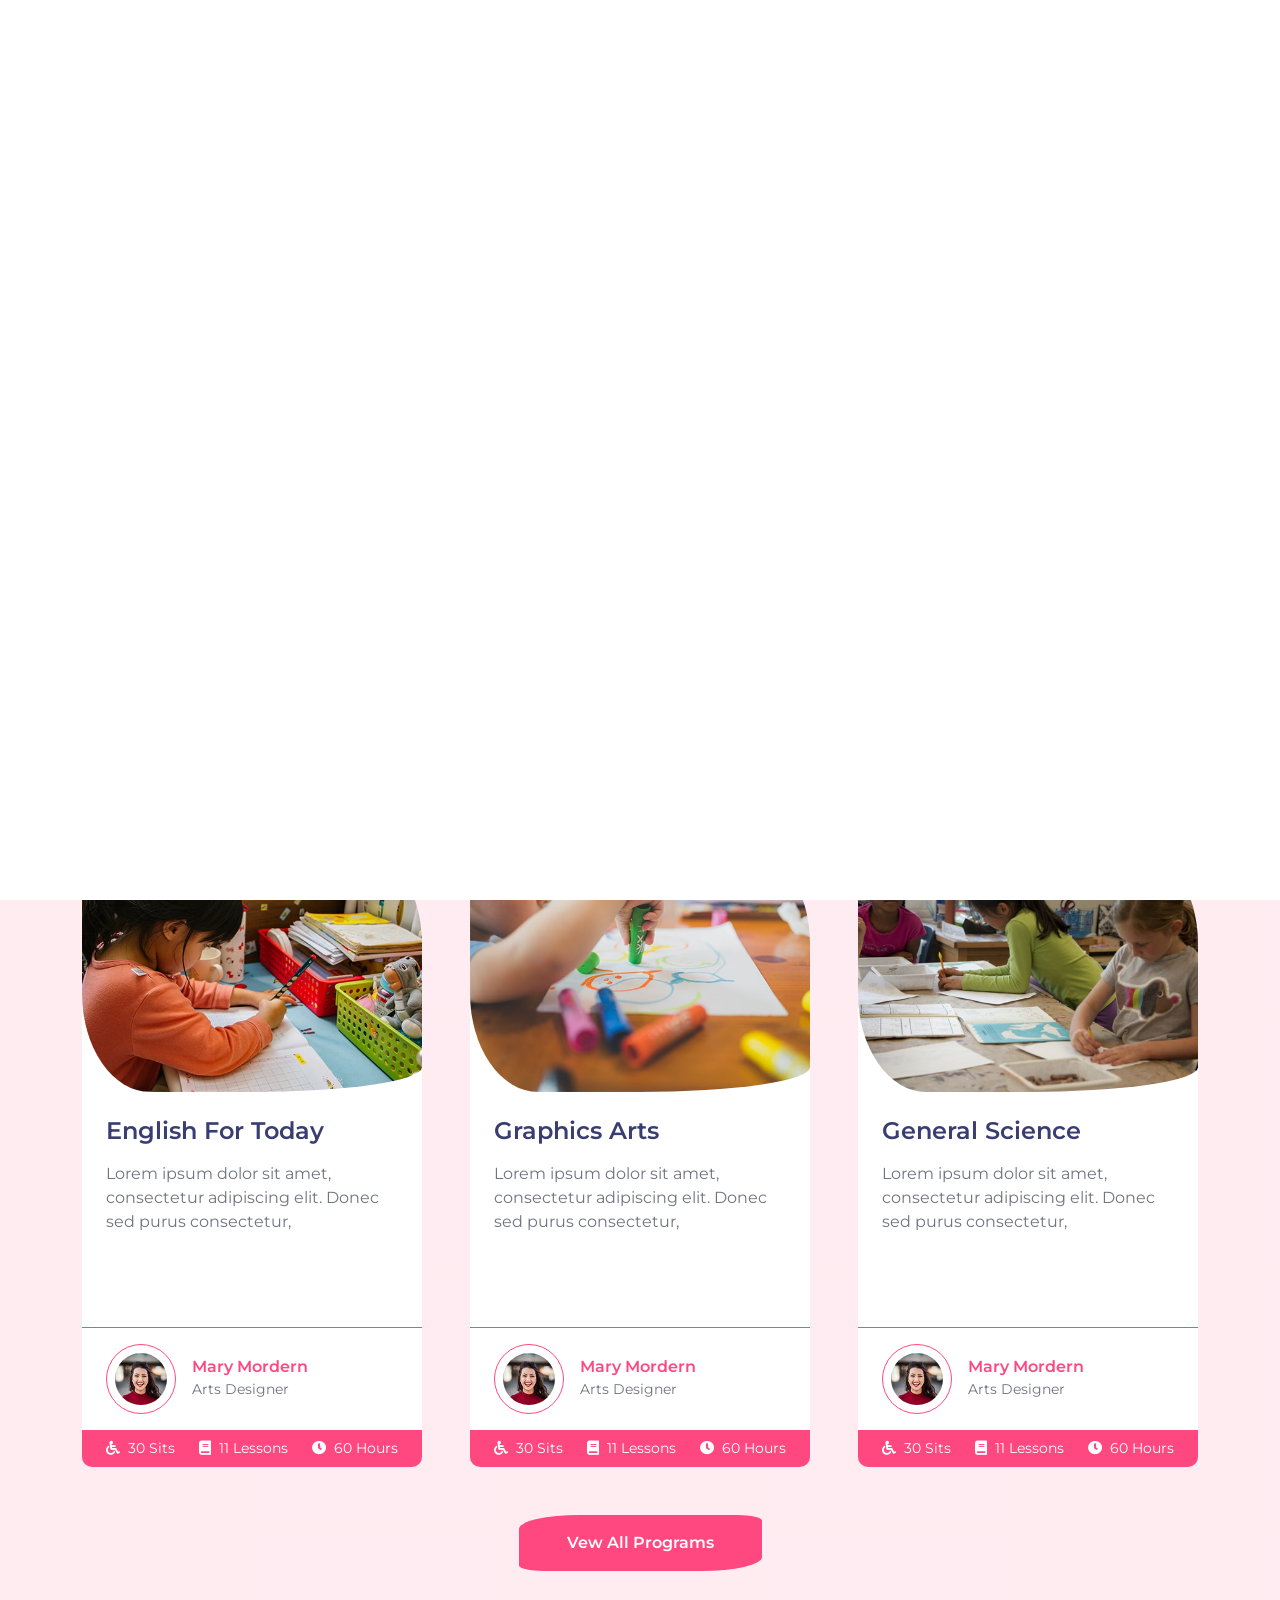
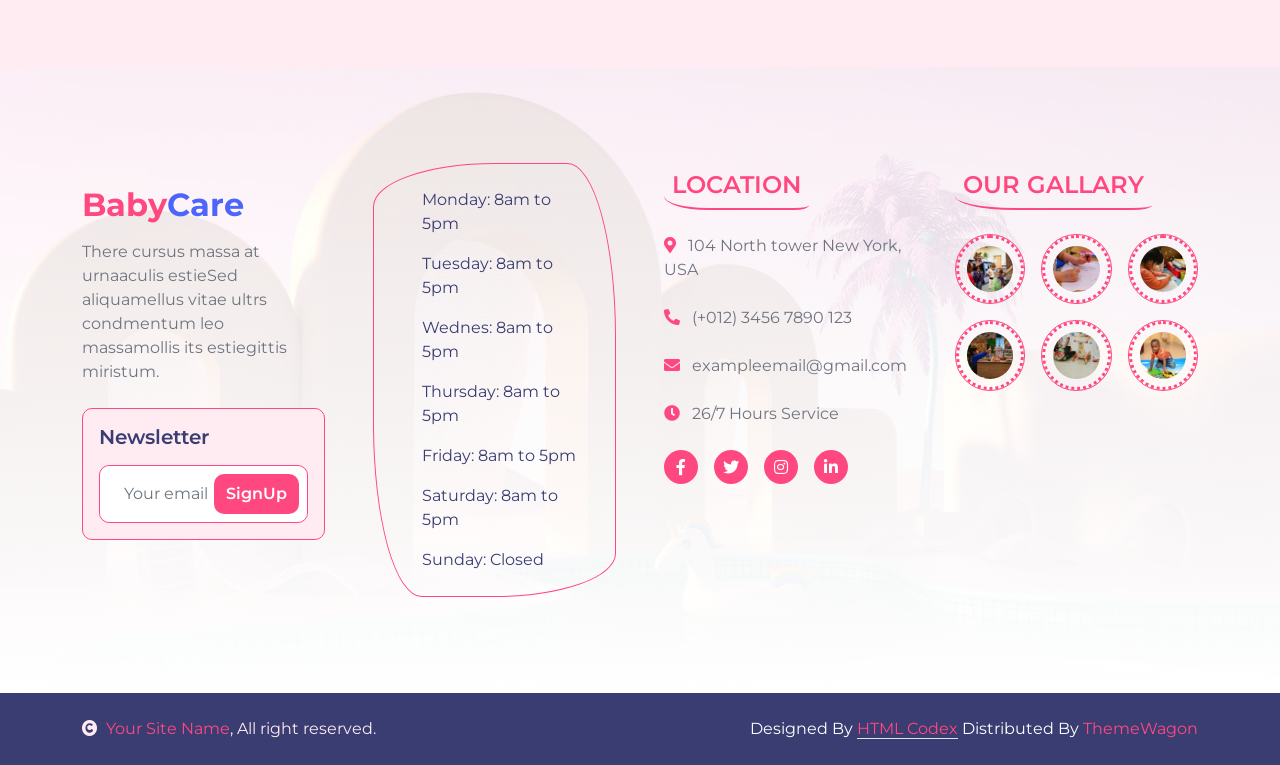
==== program.html @ f9e06cd7 "first commit" ====
<!DOCTYPE html>
<html lang="en">

    <head>
        <meta charset="utf-8">
        <title>BabyCare - Daycare Website Template</title>
        <meta content="width=device-width, initial-scale=1.0" name="viewport">
        <meta content="" name="keywords">
        <meta content="" name="description">

        <!-- Google Web Fonts -->
        <link rel="preconnect" href="https://fonts.googleapis.com">
        <link rel="preconnect" href="https://fonts.gstatic.com" crossorigin>
        <link href="https://fonts.googleapis.com/css2?family=Fredoka:wght@600;700&family=Montserrat:wght@200;400;600&display=swap" rel="stylesheet"> 

        <!-- Icon Font Stylesheet -->
        <link rel="stylesheet" href="https://use.fontawesome.com/releases/v5.15.4/css/all.css"/>
        <link href="https://cdn.jsdelivr.net/npm/bootstrap-icons@1.4.1/font/bootstrap-icons.css" rel="stylesheet">

        <!-- Libraries Stylesheet -->
        <link href="lib/animate/animate.min.css" rel="stylesheet">
        <link href="lib/lightbox/css/lightbox.min.css" rel="stylesheet">
        <link href="lib/owlcarousel/assets/owl.carousel.min.css" rel="stylesheet">

        <!-- Customized Bootstrap Stylesheet -->
        <link href="css/bootstrap.min.css" rel="stylesheet">

        <!-- Template Stylesheet -->
        <link href="css/style.css" rel="stylesheet">

        

    </head>

    <body>

        <!-- Spinner Start -->
        <div id="spinner" class="show w-100 vh-100 bg-white position-fixed translate-middle top-50 start-50  d-flex align-items-center justify-content-center">
            <div class="spinner-grow text-primary" role="status"></div>
        </div>
        <!-- Spinner End -->


        <!-- Navbar start -->
        <div class="container-fluid border-bottom bg-light wow fadeIn" data-wow-delay="0.1s">
            <div class="container topbar bg-primary d-none d-lg-block py-2" style="border-radius: 0 40px">
                <div class="d-flex justify-content-between">
                    <div class="top-info ps-2">
                        <small class="me-3"><i class="fas fa-map-marker-alt me-2 text-secondary"></i> <a href="#" class="text-white">123 Street, New York</a></small>
                        <small class="me-3"><i class="fas fa-envelope me-2 text-secondary"></i><a href="#" class="text-white">Email@Example.com</a></small>
                    </div>
                    <div class="top-link pe-2">
                        <a href="" class="btn btn-light btn-sm-square rounded-circle"><i class="fab fa-facebook-f text-secondary"></i></a>
                        <a href="" class="btn btn-light btn-sm-square rounded-circle"><i class="fab fa-twitter text-secondary"></i></a>
                        <a href="" class="btn btn-light btn-sm-square rounded-circle"><i class="fab fa-instagram text-secondary"></i></a>
                        <a href="" class="btn btn-light btn-sm-square rounded-circle me-0"><i class="fab fa-linkedin-in text-secondary"></i></a>
                    </div>
                </div>
            </div>
            <div class="container px-0">
                <nav class="navbar navbar-light navbar-expand-xl py-3">
                    <a href="index.html" class="navbar-brand"><h1 class="text-primary display-6">Baby<span class="text-secondary">Care</span></h1></a>
                    <button class="navbar-toggler py-2 px-3" type="button" data-bs-toggle="collapse" data-bs-target="#navbarCollapse">
                        <span class="fa fa-bars text-primary"></span>
                    </button>
                    <div class="collapse navbar-collapse" id="navbarCollapse">
                        <div class="navbar-nav mx-auto">
                            <a href="index.html" class="nav-item nav-link">Home</a>
                            <a href="about.html" class="nav-item nav-link">About</a>
                            <a href="service.html" class="nav-item nav-link">Services</a>
                            <a href="program.html" class="nav-item nav-link active">Programs</a>
                            <a href="event.html" class="nav-item nav-link">Events</a>
                            <div class="nav-item dropdown">
                                <a href="#" class="nav-link dropdown-toggle" data-bs-toggle="dropdown">Pages</a>
                                <div class="dropdown-menu m-0 bg-secondary rounded-0">
                                    <a href="blog.html" class="dropdown-item">Our Blog</a>
                                    <a href="team.html" class="dropdown-item">Our Team</a>
                                    <a href="testimonial.html" class="dropdown-item">Testimonial</a>
                                    <a href="404.html" class="dropdown-item">404 Page</a>
                                </div>
                            </div>
                            <a href="contact.html" class="nav-item nav-link">Contact</a>
                        </div>
                        <div class="d-flex me-4">
                            <div id="phone-tada" class="d-flex align-items-center justify-content-center">
                                <a href="" class="position-relative wow tada" data-wow-delay=".9s" >
                                    <i class="fa fa-phone-alt text-primary fa-2x me-4"></i>
                                    <div class="position-absolute" style="top: -7px; left: 20px;">
                                        <span><i class="fa fa-comment-dots text-secondary"></i></span>
                                    </div>
                                </a>
                            </div>
                            <div class="d-flex flex-column pe-3 border-end border-primary">
                                <span class="text-primary">Have any questions?</span>
                                <a href="#"><span class="text-secondary">Free: + 0123 456 7890</span></a>
                            </div>
                        </div>
                        <button class="btn-search btn btn-primary btn-md-square rounded-circle" data-bs-toggle="modal" data-bs-target="#searchModal"><i class="fas fa-search text-white"></i></button>
                    </div>
                </nav>
            </div>
        </div>
        <!-- Navbar End -->


        <!-- Modal Search Start -->
        <div class="modal fade" id="searchModal" tabindex="-1" aria-labelledby="exampleModalLabel" aria-hidden="true">
            <div class="modal-dialog modal-fullscreen">
                <div class="modal-content rounded-0">
                    <div class="modal-header">
                        <h5 class="modal-title" id="exampleModalLabel">Search by keyword</h5>
                        <button type="button" class="btn-close" data-bs-dismiss="modal" aria-label="Close"></button>
                    </div>
                    <div class="modal-body d-flex align-items-center">
                        <div class="input-group w-75 mx-auto d-flex">
                            <input type="search" class="form-control p-3" placeholder="keywords" aria-describedby="search-icon-1">
                            <span id="search-icon-1" class="input-group-text p-3"><i class="fa fa-search"></i></span>
                        </div>
                    </div>
                </div>
            </div>
        </div>
        <!-- Modal Search End -->

        
        <!-- Page Header Start -->
        <div class="container-fluid page-header py-5 wow fadeIn" data-wow-delay="0.1s">
            <div class="container text-center py-5">
                <h1 class="display-2 text-white mb-4">Programs</h1>
                <nav aria-label="breadcrumb">
                    <ol class="breadcrumb justify-content-center mb-0">
                        <li class="breadcrumb-item"><a href="#">Home</a></li>
                        <li class="breadcrumb-item"><a href="#">Pages</a></li>
                        <li class="breadcrumb-item text-white" aria-current="page">Programs</li>
                    </ol>
                </nav>
            </div>
        </div>
        <!-- Page Header End -->


        <!-- Programs Start -->
        <div class="container-fluid program  py-5">
            <div class="container py-5">
                <div class="mx-auto text-center wow fadeIn" data-wow-delay="0.1s" style="max-width: 700px;">
                    <h4 class="text-primary mb-4 border-bottom border-primary border-2 d-inline-block p-2 title-border-radius">Our Programs</h4>
                    <h1 class="mb-5 display-3">We Offer An Exclusive Program For Kids</h1>
                </div>
                <div class="row g-5 justify-content-center">
                    <div class="col-md-6 col-lg-6 col-xl-4 wow fadeIn" data-wow-delay="0.1s">
                        <div class="program-item rounded">
                            <div class="program-img position-relative">
                                <div class="overflow-hidden img-border-radius">
                                    <img src="img/program-1.jpg" class="img-fluid w-100" alt="Image">
                                </div>
                                <div class="px-4 py-2 bg-primary text-white program-rate">$60.99</div>
                            </div>
                            <div class="program-text bg-white px-4 pb-3">
                                <div class="program-text-inner">
                                    <a href="#" class="h4">English For Today</a>
                                    <p class="mt-3 mb-0">Lorem ipsum dolor sit amet, consectetur adipiscing elit. Donec sed purus consectetur,</p>
                                </div>
                            </div>
                            <div class="program-teacher d-flex align-items-center border-top border-primary bg-white px-4 py-3">
                                <img src="img/program-teacher.jpg" class="img-fluid rounded-circle p-2 border border-primary bg-white" alt="Image" style="width: 70px; height: 70px;">
                                <div class="ms-3">
                                    <h6 class="mb-0 text-primary">Mary Mordern</h6>
                                    <small>Arts Designer</small>
                                </div>
                            </div>
                            <div class="d-flex justify-content-between px-4 py-2 bg-primary rounded-bottom">
                                <small class="text-white"><i class="fas fa-wheelchair me-1"></i> 30 Sits</small>
                                <small class="text-white"><i class="fas fa-book me-1"></i> 11 Lessons</small>
                                <small class="text-white"><i class="fas fa-clock me-1"></i> 60 Hours</small>
                            </div>
                        </div>
                    </div>
                    <div class="col-md-6 col-lg-6 col-xl-4 wow fadeIn" data-wow-delay="0.3s">
                        <div class="program-item rounded">
                            <div class="program-img position-relative">
                                <div class="overflow-hidden img-border-radius">
                                    <img src="img/program-2.jpg" class="img-fluid w-100" alt="Image">
                                </div>
                                <div class="px-4 py-2 bg-primary text-white program-rate">$60.99</div>
                            </div>
                            <div class="program-text bg-white px-4 pb-3">
                                <div class="program-text-inner">
                                    <a href="#" class="h4">Graphics Arts</a>
                                    <p class="mt-3 mb-0">Lorem ipsum dolor sit amet, consectetur adipiscing elit. Donec sed purus consectetur,</p>
                                </div>
                            </div>
                            <div class="program-teacher d-flex align-items-center border-top border-primary bg-white px-4 py-3">
                                <img src="img/program-teacher.jpg" class="img-fluid rounded-circle p-2 border border-primary bg-white" alt="" style="width: 70px; height: 70px;">
                                <div class="ms-3">
                                    <h6 class="mb-0 text-primary">Mary Mordern</h6>
                                    <small>Arts Designer</small>
                                </div>
                            </div>
                            <div class="d-flex justify-content-between px-4 py-2 bg-primary rounded-bottom">
                                <small class="text-white"><i class="fas fa-wheelchair me-1"></i> 30 Sits</small>
                                <small class="text-white"><i class="fas fa-book me-1"></i> 11 Lessons</small>
                                <small class="text-white"><i class="fas fa-clock me-1"></i> 60 Hours</small>
                            </div>
                        </div>
                    </div>
                    <div class="col-md-6 col-lg-6 col-xl-4 wow fadeIn" data-wow-delay="0.5s">
                        <div class="program-item rounded">
                            <div class="program-img position-relative">
                                <div class="overflow-hidden img-border-radius">
                                    <img src="img/program-3.jpg" class="img-fluid w-100" alt="Image">
                                </div>
                                <div class="px-4 py-2 bg-primary text-white program-rate">$60.99</div>
                            </div>
                            <div class="program-text bg-white px-4 pb-3">
                                <div class="program-text-inner">
                                    <a href="#" class="h4">General Science</a>
                                    <p class="mt-3 mb-0">Lorem ipsum dolor sit amet, consectetur adipiscing elit. Donec sed purus consectetur,</p>
                                </div>
                            </div>
                            <div class="program-teacher d-flex align-items-center border-top border-primary bg-white px-4 py-3">
                                <img src="img/program-teacher.jpg" class="img-fluid rounded-circle p-2 border border-primary bg-white" alt="" style="width: 70px; height: 70px;">
                                <div class="ms-3">
                                    <h6 class="mb-0 text-primary">Mary Mordern</h6>
                                    <small>Arts Designer</small>
                                </div>
                            </div>
                            <div class="d-flex justify-content-between px-4 py-2 bg-primary rounded-bottom">
                                <small class="text-white"><i class="fas fa-wheelchair me-1"></i> 30 Sits</small>
                                <small class="text-white"><i class="fas fa-book me-1"></i> 11 Lessons</small>
                                <small class="text-white"><i class="fas fa-clock me-1"></i> 60 Hours</small>
                            </div>
                        </div>
                    </div>
                    <div class="d-inline-block text-center wow fadeIn" data-wow-delay="0.1s">
                        <a href="#" class="btn btn-primary px-5 py-3 text-white btn-border-radius">Vew All Programs</a>
                    </div>
                </div> 
            </div>
        </div>
        <!-- Program End -->


        <!-- Footer Start -->
        <div class="container-fluid footer py-5 wow fadeIn" data-wow-delay="0.1s">
            <div class="container py-5">
                <div class="row g-5">
                    <div class="col-md-6 col-lg-4 col-xl-3">
                        <div class="footer-item">
                            <h2 class="fw-bold mb-3"><span class="text-primary mb-0">Baby</span><span class="text-secondary">Care</span></h2>
                            <p class="mb-4">There cursus massa at urnaaculis estieSed aliquamellus vitae ultrs condmentum leo massamollis its estiegittis miristum.</p>
                            <div class="border border-primary p-3 rounded bg-light">
                                <h5 class="mb-3">Newsletter</h5>
                                <div class="position-relative mx-auto border border-primary rounded" style="max-width: 400px;">
                                    <input class="form-control border-0 w-100 py-3 ps-4 pe-5" type="text" placeholder="Your email">
                                    <button type="button" class="btn btn-primary py-2 position-absolute top-0 end-0 mt-2 me-2 text-white">SignUp</button>
                                </div>
                            </div>
                        </div>
                    </div>
                    <div class="col-md-6 col-lg-4 col-xl-3">
                        <div class="footer-item">
                            <div class="d-flex flex-column p-4 ps-5 text-dark border border-primary" 
                            style="border-radius: 50% 20% / 10% 40%;">
                                <p>Monday: 8am to 5pm</p>
                                <p>Tuesday: 8am to 5pm</p>
                                <p>Wednes: 8am to 5pm</p>
                                <p>Thursday: 8am to 5pm</p>
                                <p>Friday: 8am to 5pm</p>
                                <p>Saturday: 8am to 5pm</p>
                                <p class="mb-0">Sunday: Closed</p>
                            </div>
                        </div>
                    </div>
                    <div class="col-md-6 col-lg-4 col-xl-3">
                        <div class="footer-item">
                            <h4 class="text-primary mb-4 border-bottom border-primary border-2 d-inline-block p-2 title-border-radius">LOCATION</h4>
                            <div class="d-flex flex-column align-items-start">
                                <a href="" class="text-body mb-4"><i class="fa fa-map-marker-alt text-primary me-2"></i> 104 North tower New York, USA</a>
                                <a href="" class="text-start rounded-0 text-body mb-4"><i class="fa fa-phone-alt text-primary me-2"></i> (+012) 3456 7890 123</a>
                                <a href="" class="text-start rounded-0 text-body mb-4"><i class="fas fa-envelope text-primary me-2"></i> exampleemail@gmail.com</a>
                                <a href="" class="text-start rounded-0 text-body mb-4"><i class="fa fa-clock text-primary me-2"></i> 26/7 Hours Service</a>
                                <div class="footer-icon d-flex">
                                    <a class="btn btn-primary btn-sm-square me-3 rounded-circle text-white" href=""><i class="fab fa-facebook-f"></i></a>
                                    <a class="btn btn-primary btn-sm-square me-3 rounded-circle text-white" href=""><i class="fab fa-twitter"></i></a>
                                    <a href="#" class="btn btn-primary btn-sm-square me-3 rounded-circle text-white"><i class="fab fa-instagram"></i></a>
                                    <a href="#" class="btn btn-primary btn-sm-square rounded-circle text-white"><i class="fab fa-linkedin-in"></i></a>
                                </div>
                            </div>
                        </div>
                    </div>
                    <div class="col-md-6 col-lg-4 col-xl-3">
                        <div class="footer-item">
                            <h4 class="text-primary mb-4 border-bottom border-primary border-2 d-inline-block p-2 title-border-radius">OUR GALLARY</h4>
                            <div class="row g-3">
                                <div class="col-4">
                                    <div class="footer-galary-img rounded-circle border border-primary">
                                        <img src="img/galary-1.jpg" class="img-fluid rounded-circle p-2" alt="">
                                    </div>
                               </div>
                               <div class="col-4">
                                    <div class="footer-galary-img rounded-circle border border-primary">
                                        <img src="img/galary-2.jpg" class="img-fluid rounded-circle p-2" alt="">
                                    </div>
                               </div>
                                <div class="col-4">
                                    <div class="footer-galary-img rounded-circle border border-primary">
                                        <img src="img/galary-3.jpg" class="img-fluid rounded-circle p-2" alt="">
                                    </div>
                               </div>
                                <div class="col-4">
                                    <div class="footer-galary-img rounded-circle border border-primary">
                                        <img src="img/galary-4.jpg" class="img-fluid rounded-circle p-2" alt="">
                                    </div>
                               </div>
                                <div class="col-4">
                                    <div class="footer-galary-img rounded-circle border border-primary">
                                        <img src="img/galary-5.jpg" class="img-fluid rounded-circle p-2" alt="">
                                    </div>
                               </div>
                                <div class="col-4">
                                    <div class="footer-galary-img rounded-circle border border-primary">
                                        <img src="img/galary-6.jpg" class="img-fluid rounded-circle p-2" alt="">
                                    </div>
                               </div>
                            </div>
                        </div>
                    </div>
                </div>
            </div>
        </div>
        <!-- Footer End -->


        <!-- Copyright Start -->
        <div class="container-fluid copyright bg-dark py-4">
            <div class="container">
                <div class="row">
                    <div class="col-md-6 text-center text-md-start mb-3 mb-md-0">
                        <span class="text-light"><a href="#"><i class="fas fa-copyright text-light me-2"></i>Your Site Name</a>, All right reserved.</span>
                    </div>
                    <div class="col-md-6 my-auto text-center text-md-end text-white">
                        <!--/*** This template is free as long as you keep the below author’s credit link/attribution link/backlink. ***/-->
                        <!--/*** If you'd like to use the template without the below author’s credit link/attribution link/backlink, ***/-->
                        <!--/*** you can purchase the Credit Removal License from "https://htmlcodex.com/credit-removal". ***/-->
                        Designed By <a class="border-bottom" href="https://htmlcodex.com">HTML Codex</a> Distributed By <a clas="border-bottom" href="https://themewagon.com">ThemeWagon</a>
                    </div>
                </div>
            </div>
        </div>
        <!-- Copyright End -->


        <!-- Back to Top -->
        <a href="#" class="btn btn-primary border-3 border-primary rounded-circle back-to-top"><i class="fa fa-arrow-up"></i></a>   

        
    <!-- JavaScript Libraries -->
    <script src="https://ajax.googleapis.com/ajax/libs/jquery/3.6.4/jquery.min.js"></script>
    <script src="https://cdn.jsdelivr.net/npm/bootstrap@5.0.0/dist/js/bootstrap.bundle.min.js"></script>
    <script src="lib/wow/wow.min.js"></script>
    <script src="lib/easing/easing.min.js"></script>
    <script src="lib/waypoints/waypoints.min.js"></script>
    <script src="lib/lightbox/js/lightbox.min.js"></script>
    <script src="lib/owlcarousel/owl.carousel.min.js"></script>

    <!-- Template Javascript -->
    <script src="js/main.js"></script>
    </body>

</html>
---- css/style.css ----
/* body {
    zoom: 0.9;
} */
/*** Spinner Start ***/
#spinner {
    opacity: 0;
    visibility: hidden;
    transition: opacity .8s ease-out, visibility 0s linear .5s;
    z-index: 99999;
}

#spinner.show {
    transition: opacity .8s ease-out, visibility 0s linear .0s;
    visibility: visible;
    opacity: 1;
}

/*** Spinner End ***/


/*** Common CSS Start ***/
.back-to-top {
    position: fixed;
    right: 30px;
    bottom: 24px;
    display: flex;
    width: 45px;
    height: 45px;
    align-items: center;
    justify-content: center;
    transition: 0.5s;
    z-index: 99;
}

h1,
h2,
h3,
.h1,
.h2,
.h3 {
    font-weight: 200;
    font-family: 'Montserrat', sans-serif;
}

h4,
h5,
h6,
.h4,
.h5,
.h6 {
    font-weight: 600;
    font-family: 'Montserrat', sans-serif;
}

.display-1,
.display-2,
.display-3,
.display-4,
.display-5,
.display-6 {
    font-weight: 700;
    font-family: 'Fredoka', sans-serif;
}

.display-4,
.display-5,
.display-6 {
    font-weight: 600;
}

.wow,
.animated {
    animation-duration: 2s !important;
}

/*** Common CSS End ***/


/*** Button Start ***/
.btn {
    font-weight: 600;
    transition: .5s;
}

.btn-square {
    width: 32px;
    height: 32px;
}

.btn-sm-square {
    width: 34px;
    height: 34px;
}

.btn-md-square {
    width: 44px;
    height: 44px;
}

.btn-lg-square {
    width: 56px;
    height: 56px;
}

.btn-square,
.btn-sm-square,
.btn-md-square,
.btn-lg-square {
    padding: 0;
    display: flex;
    align-items: center;
    justify-content: center;
    font-weight: normal;
}

.btn.btn-primary {
    border: 0;
    color: var(--bs-white);
}

.btn.btn-primary:hover {
    background: var(--bs-secondary);
    color: var(--bs-primary);
}

.btn-border-radius {
    border-radius: 25% 10%;
}

.img-border-radius {
    border-radius: 50% 20% / 10% 40%;
}

.title-border-radius {
    border-radius: 10% 30%;
}

/*** Button End ***/


/*** Topbar Start ***/
.topbar {
    border-radius: 0 0 40px 40px;
    background-color: #ee9158 !important;
}

.topbar .top-info {
    font-size: medium;
    font-weight: 400;
    font-family: 'Montserrat', sans-serif;
    letter-spacing: 1px;
    display: flex;
    align-items: center;
}

.topbar .top-link {
    display: flex;
    align-items: center;
    justify-content: center;
}

.topbar .top-link a {
    margin-right: 10px;
}

.topbar .top-link a:hover {
    background: var(--bs-secondary) !important;
}

.topbar .top-link a:hover i {
    color: var(--bs-primary) !important;
}

/*** Topbar End ***/


/*** Navbar Start ***/
.navbar {
    border-bottom: 1px solid rgba(255, 255, 255, .1);
}

.navbar .navbar-nav .nav-link {
    padding: 10px 12px;
    font-size: 16px;
    font-weight: 600;
    transition: .5s;
}

.navbar .navbar-nav .nav-link:hover,
.navbar .navbar-nav .nav-link.active,
.fixed-top.bg-white .navbar .navbar-nav .nav-link:hover,
.fixed-top.bg-white .navbar .navbar-nav .nav-link.active {
    color: var(--bs-primary);
}

.navbar .dropdown-toggle::after {
    border: none;
    content: "\f107";
    font-family: "Font Awesome 5 Free";
    font-weight: 700;
    vertical-align: middle;
    margin-left: 8px;
}

@media (min-width: 1100px) {
    .navbar .nav-item .dropdown-menu {
        background-color: red !important;
        display: block;
        visibility: hidden;
        top: 100%;
        font-weight: 400;
        font-family: 'Fredoka', sans-serif;
        transform: rotateX(-75deg);
        transform-origin: 0% 0%;
        border: 0;
        transition: .5s;
        opacity: 0;
    }
}

.dropdown .dropdown-menu a:hover {
    background: var(--bs-secondary);
    color: var(--bs-primary);
}

.navbar .nav-item:hover .dropdown-menu {
    transform: rotateX(0deg);
    visibility: visible;
    background: var(--bs-light) !important;
    border-radius: 10px !important;
    transition: .5s;
    opacity: 1;
}

#searchModal .modal-content {
    background: rgba(255, 255, 255, .8);
}

/*** Navbar End ***/


/*** Hero Header ***/
.hero-header,
.page-header {
    background: linear-gradient(rgba(0, 0, 0, 0.5), rgba(0, 0, 0, 0.05)), url(../img/hero-img.jpg);
    background-position: center center;
    background-repeat: no-repeat;
    background-size: cover;
}

/*** Hero Header ***/


/*** About Start ***/
.video {
    position: relative;
    height: 100%;
    min-height: 400px;
    background: linear-gradient(rgba(255, 255, 255, 0.1), rgba(255, 255, 255, 0.1)), url(../img/about.jpg);
    background-position: center center;
    background-repeat: no-repeat;
    background-size: cover;
    border-radius: 10px;
}

.video .btn-play {
    position: absolute;
    z-index: 3;
    top: 50%;
    left: 50%;
    transform: translateX(-50%) translateY(-50%);
    box-sizing: content-box;
    display: block;
    width: 32px;
    height: 44px;
    border-radius: 50%;
    border: none;
    outline: none;
    padding: 18px 20px 18px 28px;
}

.video .btn-play:before {
    content: "";
    position: absolute;
    z-index: 0;
    left: 50%;
    top: 50%;
    transform: translateX(-50%) translateY(-50%);
    display: block;
    width: 100px;
    height: 100px;
    background: var(--bs-secondary);
    border-radius: 50%;
    animation: pulse-border 1500ms ease-out infinite;
}

.video .btn-play:after {
    content: "";
    position: absolute;
    z-index: 1;
    left: 50%;
    top: 50%;
    transform: translateX(-50%) translateY(-50%);
    display: block;
    width: 100px;
    height: 100px;
    background: var(--bs-primary);
    border-radius: 50%;
    transition: all 200ms;
}

.video .btn-play img {
    position: relative;
    z-index: 3;
    max-width: 100%;
    width: auto;
    height: auto;
}

.video .btn-play span {
    display: block;
    position: relative;
    z-index: 3;
    width: 0;
    height: 0;
    border-left: 32px solid var(--bs-white);
    border-top: 22px solid transparent;
    border-bottom: 22px solid transparent;
}

@keyframes pulse-border {
    0% {
        transform: translateX(-50%) translateY(-50%) translateZ(0) scale(1);
        opacity: 1;
    }

    100% {
        transform: translateX(-50%) translateY(-50%) translateZ(0) scale(1.5);
        opacity: 0;
    }
}

#videoModal {
    z-index: 99999;
}

#videoModal .modal-dialog {
    position: relative;
    max-width: 800px;
    margin: 60px auto 0 auto;
}

#videoModal .modal-body {
    position: relative;
    padding: 0px;
}

#videoModal .close {
    position: absolute;
    width: 30px;
    height: 30px;
    right: 0px;
    top: -30px;
    z-index: 999;
    font-size: 30px;
    font-weight: normal;
    color: #FFFFFF;
    background: #000000;
    opacity: 1;
}

.video.border {
    border-radius: 50% 20% / 10% 40%;
}

.about {
    background: linear-gradient(rgba(255, 255, 255, 0.8), rgba(255, 255, 255, 0.8)), url(../img/background.jpg);
    background-position: center center;
    background-repeat: no-repeat;
    background-size: cover;
}

/*** About End ***/


/*** service Start ***/
.service {
    background: linear-gradient(rgba(255, 72, 128, 0.05), rgba(255, 72, 128, 0.2));
}

.service .service-item {
    box-shadow: 0 0 45px rgba(0, 0, 0, .1);
    width: 100%;
    height: 100%;
    border-radius: 50% 20% / 10% 40%;
    transition: 0.5s;
    position: relative;
}

.service-content::after {
    position: absolute;
    content: "";
    width: 0;
    height: 100%;
    top: 0;
    left: 0;
    right: auto;
    background: transparent;
    border-radius: 50% 20% / 10% 40%;
    transition: .5s;
}

.service-item:hover {
    border: 1px solid var(--bs-secondary) !important;
}

.service-item:hover .service-content::after {
    background: var(--bs-secondary);
    width: 100%;
    opacity: 1;
    z-index: 1;
}

.service-item .service-content .service-content-inner {
    position: relative;
    z-index: 2;
}

.service-item .service-content-inner i,
.service-item .service-content-inner p,
.service-item .service-content-inner a.h4 {
    transition: 0.5s;
}

.service-item:hover .service-content-inner i,
.service-item:hover .service-content-inner p {
    color: var(--bs-white) !important;
}

.service-item:hover .service-content-inner a.h4 {
    color: var(--bs-primary);
}

.service-item:hover .service-content-inner a.btn-primary {
    background: var(--bs-white) !important;
    color: var(--bs-primary) !important;
}

.service-item .service-content-inner a.btn-primary:hover {
    background: var(--bs-primary) !important;
    color: var(--bs-white) !important;
}

/*** Service End ***/


/*** Programs Start ***/
.program {
    background: linear-gradient(rgba(255, 72, 128, 0.1), rgba(255, 72, 128, 0.1));
}

.program .program-item .program-img .program-rate {
    position: absolute;
    width: auto;
    top: -20px;
    left: 50%;
    margin-left: -50px;
    border-radius: 10% / 50%;
    padding: 0 5px;
    font-weight: bold;
}

.program .program-item .program-text {
    padding-top: 150px;
    margin-top: -125px;
    min-height: 360px;
}

.program .program-item .program-img img,
.program .program-item .program-teacher img,
.program .program-item:hover .program-text-inner a.h4 {
    transition: 0.5s;
}

.program .program-item:hover .program-img img,
.program .program-item:hover .program-teacher img {
    transform: scale(1.2);
}

.program .program-item:hover .program-text-inner a.h4 {
    color: var(--bs-primary) !important;
}

/*** Programs End ***/


/*** Events Start ***/
.events .events-item {
    width: 100%;
    height: 100%;
    border-radius: 30%;
    position: relative;
}

.events .events-item .events-inner .events-rate {
    position: absolute;
    width: 120px;
    top: -20px;
    left: 50%;
    margin-left: -60px;
    border-radius: 10% / 50%;
}

.events .events-item .events-inner .events-img .event-overlay {
    position: absolute;
    top: 50%;
    left: 50%;
    transform: translate(-50%, -50%);
    transition: 0.5s;
    z-index: 1;
    opacity: 0;
}

.events .events-item .events-inner .events-img:hover .event-overlay {
    opacity: 1;
}

.events .events-item .events-img::after {
    position: absolute;
    content: "";
    width: 100%;
    height: 0;
    top: 0;
    left: 0;
    bottom: auto;
    background: rgba(77, 101, 249, .7);
    border-radius: 10px;
    transition: 0.5s;
}

.events .events-item:hover .events-img::after {
    height: 100%;
    opacity: 1;
}

.events .events-item .events-text a.h4,
.events .events-item .events-img img {
    transition: 0.5s;
}

.events .events-item:hover .events-text a.h4 {
    color: var(--bs-primary) !important;
}

.events .events-item:hover .events-img img {
    transform: scale(1.3);
}

/*** Events End ***/


/*** Blog Start ***/
.blog .blog-item .blog-img::after {
    position: absolute;
    content: "";
    width: 100%;
    height: 0;
    top: 0;
    left: 0;
    bottom: auto;
    background: rgba(77, 101, 249, .7);
    border-radius: 10px 10px 0 0;
    transition: 0.5s;
}

.blog .blog-item:hover .blog-img::after {
    height: 100%;
    opacity: 1;
}

.blog .blog-item .blog-date-comments {
    padding-top: 150px !important;
    margin-top: -125px;
}

.blog .blog-item .blog-img img,
.blog .blog-item .blog-content img,
.blog .blog-item .blog-text-inner a.h4 {
    transition: 0.5s;
}

.blog .blog-item:hover .blog-img img {
    transform: scale(1.3);
}

.blog .blog-item:hover .blog-content img {
    transform: scale(1.3);
}

.blog .blog-item:hover .blog-text-inner a.h4 {
    color: var(--bs-primary);
}

/*** Blog End ***/



/*** Team Start ***/
.team {
    height: 100%;
    transform: scale(1);
}

.team .team-item {
    position: relative;
    width: 100%;
    transition: 0.3s;
}

.team .team-item .team-icon {
    position: absolute;
    bottom: 120px;
    left: 50%;
    transform: translateX(-50%);
}

.team .team-item .team-icon a.share-link {
    opacity: 0;
    transition: 0.5s;
}

.team .team-item:hover .team-icon a.share-link {
    opacity: 1;
    transform: scale(1.2);
}

.team .team-item:hover {
    opacity: 1;
    transform: scale(1.2);
    /* transition: 0.3s; */
}

.team .team-item .team-content,
.team .team-item .team-content h4,
.team .team-item .team-content p {
    transition: 0.5s;
}

.team .team-item:hover .team-content {
    background: var(--bs-primary) !important;
    border-radius: 0 0 10px 10px;
}

.team .team-item:hover .team-content h4 {
    color: var(--bs-white) !important;
}

.team .team-item:hover .team-content p {
    color: var(--bs-dark) !important;
}

/*** Team end ***/


/*** testimonial Start ***/
.testimonial .testimonial-carousel {
    position: relative;

}

.testimonial .testimonial-carousel .owl-dots {
    margin-top: 30px;
    display: flex;
    align-items: center;
    justify-content: center;
}

.testimonial .testimonial-carousel .owl-dot {
    position: relative;
    display: inline-block;
    margin: 0 5px;
    width: 15px;
    height: 15px;
    background: var(--bs-primary);
    border-radius: 10px;
    transition: 0.5s;
}

.testimonial .testimonial-carousel .owl-dot.active {
    width: 30px;
    background: var(--bs-secondary);
}

/*** testimonial End ***/


/*** Footer Start ***/
.footer {
    background: linear-gradient(rgba(255, 255, 255, .8), rgba(255, 255, 255, 1)), url(../img/background.jpg);
    background-position: top center;
    background-repeat: no-repeat;
    background-size: cover;
}

.footer .footer-galary-img img {
    width: 100%;
    border-style: dotted;
    border-color: var(--bs-primary);
    transition: 0.5s;
}

.footer .footer-galary-img img:hover {
    transform: scale(1.2);
}

.footer-item a.text-body:hover {
    color: var(--bs-secondary) !important;
}

.footer-item>h2 {
    margin-top: 23px;
}

/*** Footer End ***/

.school-name .text-primary {
    position: absolute;
    margin-top: -26px;
    zoom: 0.85;
}

.school-name .text-secondary {
    zoom: 0.5;
    position: absolute;
    margin-left: 79px;
    font-size: 36px;
    font-weight: bold;
    margin-top: 24px;
}

#navbarCollapse {
    justify-content: flex-end;
}

.text-highlight1 {
    color: rgb(255, 72, 128)
}

.weCareYourBaby .banner-text-1 {
    font-weight: 400;
    font-size: 35px;
    color: #ffc107;
    padding-bottom: 5px;
}

.weCareYourBaby .banner-text-2 {
    line-height: 75px;
}

.weCareYourBaby .banner-text-3 {
    font-size: 12px;
    color: white;
    text-align: justify;
    max-width: 490px;
    overflow: hidden;
    display: block;
    background: #00000054;
    border-radius: 4px;
    padding: 5px 5px 0 6px;
}

.whatWeOfferSection .service-item h4 {
    color: black;
}

.whatWeOfferSection .service-item:hover h4 {
    color: rgb(255, 72, 128) !important;
}

.footer-item .footerSideText {
    font-size: 13px;
}

.day-schedule {
    display: flex;
    justify-content: center;
    margin-bottom: 20px;
    background-color: gold;
}

.day-schedule>div {
    transform: rotate(17deg);
}

.day-schedule .first {
    background: var(--bs-primary);
    padding: 10px 15px;
    border-radius: 5px;
}

.day-schedule .second {
    background: var(--bs-secondary);
    border-radius: 5px;
    padding: 10px 15px;
}

.schedule {
    width: 300px;
    height: 200px;
    border: 3px solid black;
    transform: rotate(23deg);
    display: flex;
    align-items: center;
    justify-content: center;
}

.inner {
    display: flex;
    width: 100%;
    height: 100%;
}

.col {
    width: 50%;
    padding: 10px;
    box-sizing: border-box;
}

/* middle divider */
.col:first-child {
    border-right: 3px solid black;
}

.textRed {
    color: red;
    font-weight: bold;
}



#memberLoginBtnTop {
    margin: 0 0 0 18px;
    transition: all 0.5s ease;
    border-radius: 50% 88% / 90% 48%;
    border-top: none;
    border-left: none;
    border-color: white;
    background-color: white;
}

#memberLoginBtnTop:hover {
    border-radius: 17% 20px / 38% 2%;
    background: white !important;
    box-shadow: -2px 7px 9px 2px rgb(103 101 100 / 33%), -7px 8px 20px 0 rgba(0, 0, 0, 0.19);
}

#memberLoginBtnTop span {
    margin-left: 5px;
    font-size: 12px;
    font-weight: bold;
}

#memberLoginBtnTop i {
    transition: all 0.5s ease;
}

#memberLoginBtnTop:hover i {
    transform: scaleX(-1);
}

#memberLoginFooter {
    display: flex;
    justify-content: space-around;
}

#memberLoginFooter .fa-lock {
    margin-right: 5px;
}

.developerCredit {
    font-size: 10px;
    opacity: 0.85;
    color: #ffecf2;
    text-align: left;
}

.copyrightText {
    text-align: center;
    font-size: 10px !important;
}
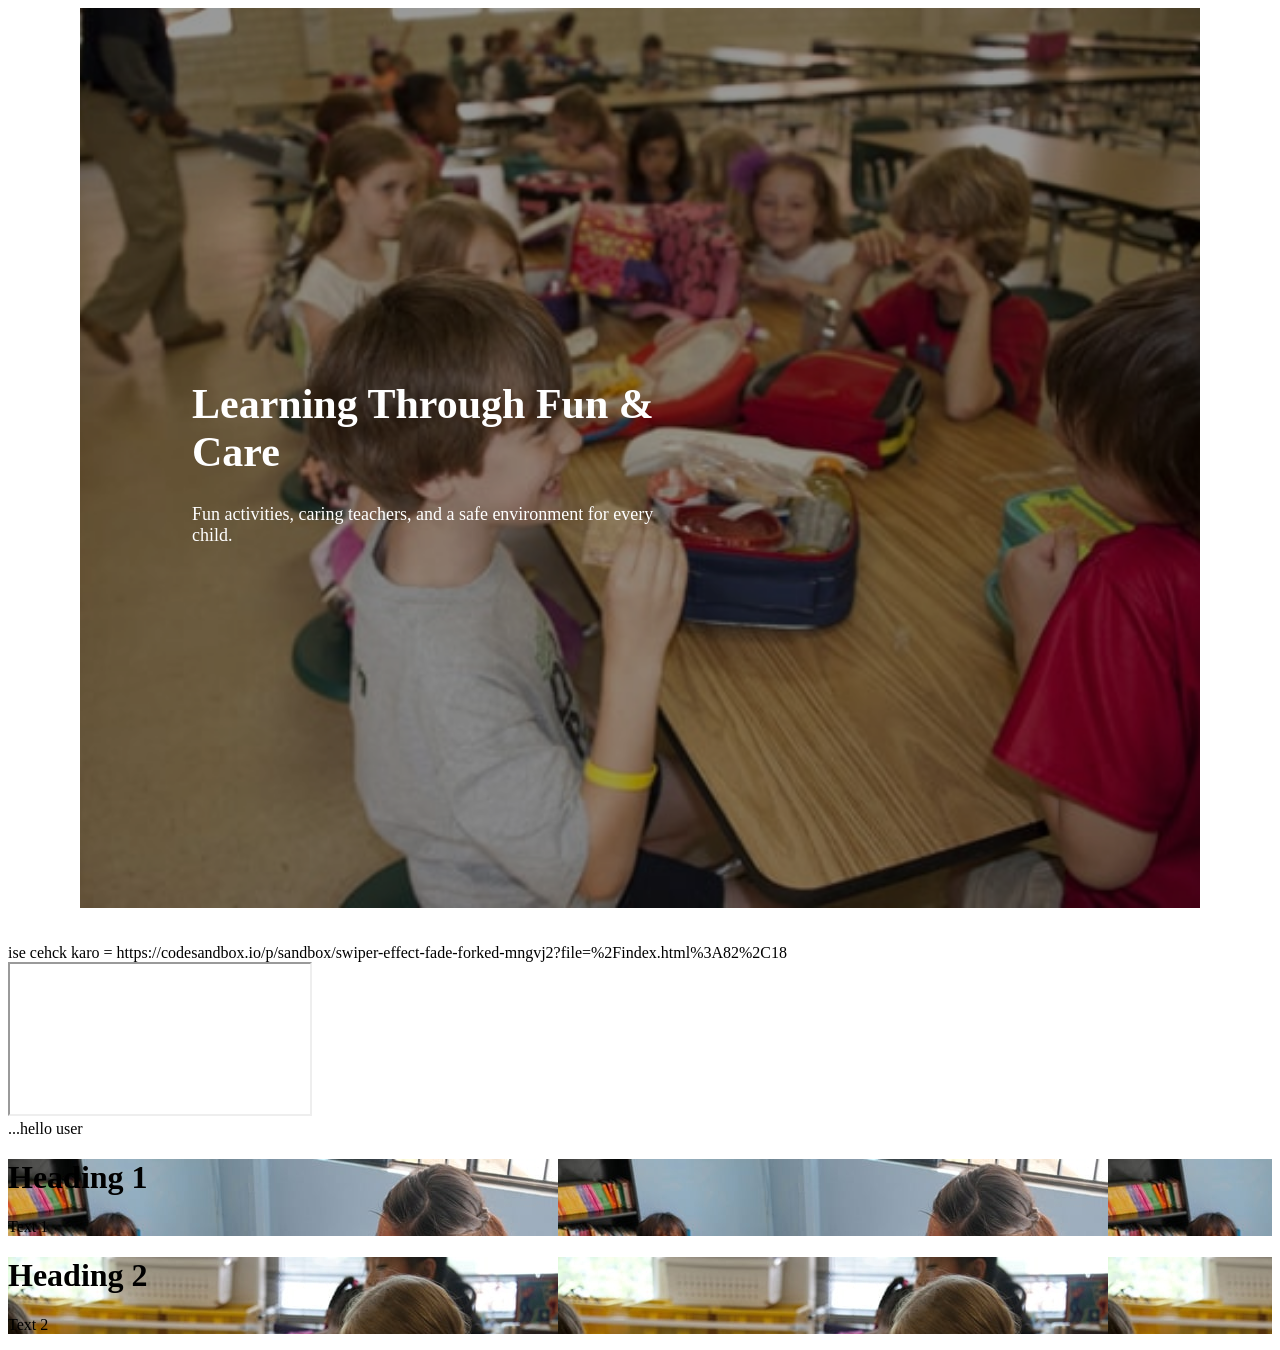
==== commit 0840a39a: "Data updated" ====
--- a/program.html
+++ b/program.html
@@ -1,370 +1,189 @@
-<!DOCTYPE html>
-<html lang="en">
-
-    <head>
-        <meta charset="utf-8">
-        <title>BabyCare - Daycare Website Template</title>
-        <meta content="width=device-width, initial-scale=1.0" name="viewport">
-        <meta content="" name="keywords">
-        <meta content="" name="description">
-
-        <!-- Google Web Fonts -->
-        <link rel="preconnect" href="https://fonts.googleapis.com">
-        <link rel="preconnect" href="https://fonts.gstatic.com" crossorigin>
-        <link href="https://fonts.googleapis.com/css2?family=Fredoka:wght@600;700&family=Montserrat:wght@200;400;600&display=swap" rel="stylesheet"> 
-
-        <!-- Icon Font Stylesheet -->
-        <link rel="stylesheet" href="https://use.fontawesome.com/releases/v5.15.4/css/all.css"/>
-        <link href="https://cdn.jsdelivr.net/npm/bootstrap-icons@1.4.1/font/bootstrap-icons.css" rel="stylesheet">
-
-        <!-- Libraries Stylesheet -->
-        <link href="lib/animate/animate.min.css" rel="stylesheet">
-        <link href="lib/lightbox/css/lightbox.min.css" rel="stylesheet">
-        <link href="lib/owlcarousel/assets/owl.carousel.min.css" rel="stylesheet">
-
-        <!-- Customized Bootstrap Stylesheet -->
-        <link href="css/bootstrap.min.css" rel="stylesheet">
-
-        <!-- Template Stylesheet -->
-        <link href="css/style.css" rel="stylesheet">
-
-        
-
-    </head>
-
-    <body>
-
-        <!-- Spinner Start -->
-        <div id="spinner" class="show w-100 vh-100 bg-white position-fixed translate-middle top-50 start-50  d-flex align-items-center justify-content-center">
-            <div class="spinner-grow text-primary" role="status"></div>
-        </div>
-        <!-- Spinner End -->
-
-
-        <!-- Navbar start -->
-        <div class="container-fluid border-bottom bg-light wow fadeIn" data-wow-delay="0.1s">
-            <div class="container topbar bg-primary d-none d-lg-block py-2" style="border-radius: 0 40px">
-                <div class="d-flex justify-content-between">
-                    <div class="top-info ps-2">
-                        <small class="me-3"><i class="fas fa-map-marker-alt me-2 text-secondary"></i> <a href="#" class="text-white">123 Street, New York</a></small>
-                        <small class="me-3"><i class="fas fa-envelope me-2 text-secondary"></i><a href="#" class="text-white">Email@Example.com</a></small>
-                    </div>
-                    <div class="top-link pe-2">
-                        <a href="" class="btn btn-light btn-sm-square rounded-circle"><i class="fab fa-facebook-f text-secondary"></i></a>
-                        <a href="" class="btn btn-light btn-sm-square rounded-circle"><i class="fab fa-twitter text-secondary"></i></a>
-                        <a href="" class="btn btn-light btn-sm-square rounded-circle"><i class="fab fa-instagram text-secondary"></i></a>
-                        <a href="" class="btn btn-light btn-sm-square rounded-circle me-0"><i class="fab fa-linkedin-in text-secondary"></i></a>
-                    </div>
-                </div>
-            </div>
-            <div class="container px-0">
-                <nav class="navbar navbar-light navbar-expand-xl py-3">
-                    <a href="index.html" class="navbar-brand"><h1 class="text-primary display-6">Baby<span class="text-secondary">Care</span></h1></a>
-                    <button class="navbar-toggler py-2 px-3" type="button" data-bs-toggle="collapse" data-bs-target="#navbarCollapse">
-                        <span class="fa fa-bars text-primary"></span>
-                    </button>
-                    <div class="collapse navbar-collapse" id="navbarCollapse">
-                        <div class="navbar-nav mx-auto">
-                            <a href="index.html" class="nav-item nav-link">Home</a>
-                            <a href="about.html" class="nav-item nav-link">About</a>
-                            <a href="service.html" class="nav-item nav-link">Services</a>
-                            <a href="program.html" class="nav-item nav-link active">Programs</a>
-                            <a href="event.html" class="nav-item nav-link">Events</a>
-                            <div class="nav-item dropdown">
-                                <a href="#" class="nav-link dropdown-toggle" data-bs-toggle="dropdown">Pages</a>
-                                <div class="dropdown-menu m-0 bg-secondary rounded-0">
-                                    <a href="blog.html" class="dropdown-item">Our Blog</a>
-                                    <a href="team.html" class="dropdown-item">Our Team</a>
-                                    <a href="testimonial.html" class="dropdown-item">Testimonial</a>
-                                    <a href="404.html" class="dropdown-item">404 Page</a>
-                                </div>
-                            </div>
-                            <a href="contact.html" class="nav-item nav-link">Contact</a>
-                        </div>
-                        <div class="d-flex me-4">
-                            <div id="phone-tada" class="d-flex align-items-center justify-content-center">
-                                <a href="" class="position-relative wow tada" data-wow-delay=".9s" >
-                                    <i class="fa fa-phone-alt text-primary fa-2x me-4"></i>
-                                    <div class="position-absolute" style="top: -7px; left: 20px;">
-                                        <span><i class="fa fa-comment-dots text-secondary"></i></span>
-                                    </div>
-                                </a>
-                            </div>
-                            <div class="d-flex flex-column pe-3 border-end border-primary">
-                                <span class="text-primary">Have any questions?</span>
-                                <a href="#"><span class="text-secondary">Free: + 0123 456 7890</span></a>
-                            </div>
-                        </div>
-                        <button class="btn-search btn btn-primary btn-md-square rounded-circle" data-bs-toggle="modal" data-bs-target="#searchModal"><i class="fas fa-search text-white"></i></button>
-                    </div>
-                </nav>
-            </div>
-        </div>
-        <!-- Navbar End -->
-
-
-        <!-- Modal Search Start -->
-        <div class="modal fade" id="searchModal" tabindex="-1" aria-labelledby="exampleModalLabel" aria-hidden="true">
-            <div class="modal-dialog modal-fullscreen">
-                <div class="modal-content rounded-0">
-                    <div class="modal-header">
-                        <h5 class="modal-title" id="exampleModalLabel">Search by keyword</h5>
-                        <button type="button" class="btn-close" data-bs-dismiss="modal" aria-label="Close"></button>
-                    </div>
-                    <div class="modal-body d-flex align-items-center">
-                        <div class="input-group w-75 mx-auto d-flex">
-                            <input type="search" class="form-control p-3" placeholder="keywords" aria-describedby="search-icon-1">
-                            <span id="search-icon-1" class="input-group-text p-3"><i class="fa fa-search"></i></span>
-                        </div>
-                    </div>
-                </div>
-            </div>
-        </div>
-        <!-- Modal Search End -->
-
-        
-        <!-- Page Header Start -->
-        <div class="container-fluid page-header py-5 wow fadeIn" data-wow-delay="0.1s">
-            <div class="container text-center py-5">
-                <h1 class="display-2 text-white mb-4">Programs</h1>
-                <nav aria-label="breadcrumb">
-                    <ol class="breadcrumb justify-content-center mb-0">
-                        <li class="breadcrumb-item"><a href="#">Home</a></li>
-                        <li class="breadcrumb-item"><a href="#">Pages</a></li>
-                        <li class="breadcrumb-item text-white" aria-current="page">Programs</li>
-                    </ol>
-                </nav>
-            </div>
-        </div>
-        <!-- Page Header End -->
-
-
-        <!-- Programs Start -->
-        <div class="container-fluid program  py-5">
-            <div class="container py-5">
-                <div class="mx-auto text-center wow fadeIn" data-wow-delay="0.1s" style="max-width: 700px;">
-                    <h4 class="text-primary mb-4 border-bottom border-primary border-2 d-inline-block p-2 title-border-radius">Our Programs</h4>
-                    <h1 class="mb-5 display-3">We Offer An Exclusive Program For Kids</h1>
-                </div>
-                <div class="row g-5 justify-content-center">
-                    <div class="col-md-6 col-lg-6 col-xl-4 wow fadeIn" data-wow-delay="0.1s">
-                        <div class="program-item rounded">
-                            <div class="program-img position-relative">
-                                <div class="overflow-hidden img-border-radius">
-                                    <img src="img/program-1.jpg" class="img-fluid w-100" alt="Image">
-                                </div>
-                                <div class="px-4 py-2 bg-primary text-white program-rate">$60.99</div>
-                            </div>
-                            <div class="program-text bg-white px-4 pb-3">
-                                <div class="program-text-inner">
-                                    <a href="#" class="h4">English For Today</a>
-                                    <p class="mt-3 mb-0">Lorem ipsum dolor sit amet, consectetur adipiscing elit. Donec sed purus consectetur,</p>
-                                </div>
-                            </div>
-                            <div class="program-teacher d-flex align-items-center border-top border-primary bg-white px-4 py-3">
-                                <img src="img/program-teacher.jpg" class="img-fluid rounded-circle p-2 border border-primary bg-white" alt="Image" style="width: 70px; height: 70px;">
-                                <div class="ms-3">
-                                    <h6 class="mb-0 text-primary">Mary Mordern</h6>
-                                    <small>Arts Designer</small>
-                                </div>
-                            </div>
-                            <div class="d-flex justify-content-between px-4 py-2 bg-primary rounded-bottom">
-                                <small class="text-white"><i class="fas fa-wheelchair me-1"></i> 30 Sits</small>
-                                <small class="text-white"><i class="fas fa-book me-1"></i> 11 Lessons</small>
-                                <small class="text-white"><i class="fas fa-clock me-1"></i> 60 Hours</small>
-                            </div>
-                        </div>
-                    </div>
-                    <div class="col-md-6 col-lg-6 col-xl-4 wow fadeIn" data-wow-delay="0.3s">
-                        <div class="program-item rounded">
-                            <div class="program-img position-relative">
-                                <div class="overflow-hidden img-border-radius">
-                                    <img src="img/program-2.jpg" class="img-fluid w-100" alt="Image">
-                                </div>
-                                <div class="px-4 py-2 bg-primary text-white program-rate">$60.99</div>
-                            </div>
-                            <div class="program-text bg-white px-4 pb-3">
-                                <div class="program-text-inner">
-                                    <a href="#" class="h4">Graphics Arts</a>
-                                    <p class="mt-3 mb-0">Lorem ipsum dolor sit amet, consectetur adipiscing elit. Donec sed purus consectetur,</p>
-                                </div>
-                            </div>
-                            <div class="program-teacher d-flex align-items-center border-top border-primary bg-white px-4 py-3">
-                                <img src="img/program-teacher.jpg" class="img-fluid rounded-circle p-2 border border-primary bg-white" alt="" style="width: 70px; height: 70px;">
-                                <div class="ms-3">
-                                    <h6 class="mb-0 text-primary">Mary Mordern</h6>
-                                    <small>Arts Designer</small>
-                                </div>
-                            </div>
-                            <div class="d-flex justify-content-between px-4 py-2 bg-primary rounded-bottom">
-                                <small class="text-white"><i class="fas fa-wheelchair me-1"></i> 30 Sits</small>
-                                <small class="text-white"><i class="fas fa-book me-1"></i> 11 Lessons</small>
-                                <small class="text-white"><i class="fas fa-clock me-1"></i> 60 Hours</small>
-                            </div>
-                        </div>
-                    </div>
-                    <div class="col-md-6 col-lg-6 col-xl-4 wow fadeIn" data-wow-delay="0.5s">
-                        <div class="program-item rounded">
-                            <div class="program-img position-relative">
-                                <div class="overflow-hidden img-border-radius">
-                                    <img src="img/program-3.jpg" class="img-fluid w-100" alt="Image">
-                                </div>
-                                <div class="px-4 py-2 bg-primary text-white program-rate">$60.99</div>
-                            </div>
-                            <div class="program-text bg-white px-4 pb-3">
-                                <div class="program-text-inner">
-                                    <a href="#" class="h4">General Science</a>
-                                    <p class="mt-3 mb-0">Lorem ipsum dolor sit amet, consectetur adipiscing elit. Donec sed purus consectetur,</p>
-                                </div>
-                            </div>
-                            <div class="program-teacher d-flex align-items-center border-top border-primary bg-white px-4 py-3">
-                                <img src="img/program-teacher.jpg" class="img-fluid rounded-circle p-2 border border-primary bg-white" alt="" style="width: 70px; height: 70px;">
-                                <div class="ms-3">
-                                    <h6 class="mb-0 text-primary">Mary Mordern</h6>
-                                    <small>Arts Designer</small>
-                                </div>
-                            </div>
-                            <div class="d-flex justify-content-between px-4 py-2 bg-primary rounded-bottom">
-                                <small class="text-white"><i class="fas fa-wheelchair me-1"></i> 30 Sits</small>
-                                <small class="text-white"><i class="fas fa-book me-1"></i> 11 Lessons</small>
-                                <small class="text-white"><i class="fas fa-clock me-1"></i> 60 Hours</small>
-                            </div>
-                        </div>
-                    </div>
-                    <div class="d-inline-block text-center wow fadeIn" data-wow-delay="0.1s">
-                        <a href="#" class="btn btn-primary px-5 py-3 text-white btn-border-radius">Vew All Programs</a>
-                    </div>
-                </div> 
-            </div>
-        </div>
-        <!-- Program End -->
-
-
-        <!-- Footer Start -->
-        <div class="container-fluid footer py-5 wow fadeIn" data-wow-delay="0.1s">
-            <div class="container py-5">
-                <div class="row g-5">
-                    <div class="col-md-6 col-lg-4 col-xl-3">
-                        <div class="footer-item">
-                            <h2 class="fw-bold mb-3"><span class="text-primary mb-0">Baby</span><span class="text-secondary">Care</span></h2>
-                            <p class="mb-4">There cursus massa at urnaaculis estieSed aliquamellus vitae ultrs condmentum leo massamollis its estiegittis miristum.</p>
-                            <div class="border border-primary p-3 rounded bg-light">
-                                <h5 class="mb-3">Newsletter</h5>
-                                <div class="position-relative mx-auto border border-primary rounded" style="max-width: 400px;">
-                                    <input class="form-control border-0 w-100 py-3 ps-4 pe-5" type="text" placeholder="Your email">
-                                    <button type="button" class="btn btn-primary py-2 position-absolute top-0 end-0 mt-2 me-2 text-white">SignUp</button>
-                                </div>
-                            </div>
-                        </div>
-                    </div>
-                    <div class="col-md-6 col-lg-4 col-xl-3">
-                        <div class="footer-item">
-                            <div class="d-flex flex-column p-4 ps-5 text-dark border border-primary" 
-                            style="border-radius: 50% 20% / 10% 40%;">
-                                <p>Monday: 8am to 5pm</p>
-                                <p>Tuesday: 8am to 5pm</p>
-                                <p>Wednes: 8am to 5pm</p>
-                                <p>Thursday: 8am to 5pm</p>
-                                <p>Friday: 8am to 5pm</p>
-                                <p>Saturday: 8am to 5pm</p>
-                                <p class="mb-0">Sunday: Closed</p>
-                            </div>
-                        </div>
-                    </div>
-                    <div class="col-md-6 col-lg-4 col-xl-3">
-                        <div class="footer-item">
-                            <h4 class="text-primary mb-4 border-bottom border-primary border-2 d-inline-block p-2 title-border-radius">LOCATION</h4>
-                            <div class="d-flex flex-column align-items-start">
-                                <a href="" class="text-body mb-4"><i class="fa fa-map-marker-alt text-primary me-2"></i> 104 North tower New York, USA</a>
-                                <a href="" class="text-start rounded-0 text-body mb-4"><i class="fa fa-phone-alt text-primary me-2"></i> (+012) 3456 7890 123</a>
-                                <a href="" class="text-start rounded-0 text-body mb-4"><i class="fas fa-envelope text-primary me-2"></i> exampleemail@gmail.com</a>
-                                <a href="" class="text-start rounded-0 text-body mb-4"><i class="fa fa-clock text-primary me-2"></i> 26/7 Hours Service</a>
-                                <div class="footer-icon d-flex">
-                                    <a class="btn btn-primary btn-sm-square me-3 rounded-circle text-white" href=""><i class="fab fa-facebook-f"></i></a>
-                                    <a class="btn btn-primary btn-sm-square me-3 rounded-circle text-white" href=""><i class="fab fa-twitter"></i></a>
-                                    <a href="#" class="btn btn-primary btn-sm-square me-3 rounded-circle text-white"><i class="fab fa-instagram"></i></a>
-                                    <a href="#" class="btn btn-primary btn-sm-square rounded-circle text-white"><i class="fab fa-linkedin-in"></i></a>
-                                </div>
-                            </div>
-                        </div>
-                    </div>
-                    <div class="col-md-6 col-lg-4 col-xl-3">
-                        <div class="footer-item">
-                            <h4 class="text-primary mb-4 border-bottom border-primary border-2 d-inline-block p-2 title-border-radius">OUR GALLARY</h4>
-                            <div class="row g-3">
-                                <div class="col-4">
-                                    <div class="footer-galary-img rounded-circle border border-primary">
-                                        <img src="img/galary-1.jpg" class="img-fluid rounded-circle p-2" alt="">
-                                    </div>
-                               </div>
-                               <div class="col-4">
-                                    <div class="footer-galary-img rounded-circle border border-primary">
-                                        <img src="img/galary-2.jpg" class="img-fluid rounded-circle p-2" alt="">
-                                    </div>
-                               </div>
-                                <div class="col-4">
-                                    <div class="footer-galary-img rounded-circle border border-primary">
-                                        <img src="img/galary-3.jpg" class="img-fluid rounded-circle p-2" alt="">
-                                    </div>
-                               </div>
-                                <div class="col-4">
-                                    <div class="footer-galary-img rounded-circle border border-primary">
-                                        <img src="img/galary-4.jpg" class="img-fluid rounded-circle p-2" alt="">
-                                    </div>
-                               </div>
-                                <div class="col-4">
-                                    <div class="footer-galary-img rounded-circle border border-primary">
-                                        <img src="img/galary-5.jpg" class="img-fluid rounded-circle p-2" alt="">
-                                    </div>
-                               </div>
-                                <div class="col-4">
-                                    <div class="footer-galary-img rounded-circle border border-primary">
-                                        <img src="img/galary-6.jpg" class="img-fluid rounded-circle p-2" alt="">
-                                    </div>
-                               </div>
-                            </div>
-                        </div>
-                    </div>
-                </div>
-            </div>
-        </div>
-        <!-- Footer End -->
-
-
-        <!-- Copyright Start -->
-        <div class="container-fluid copyright bg-dark py-4">
-            <div class="container">
-                <div class="row">
-                    <div class="col-md-6 text-center text-md-start mb-3 mb-md-0">
-                        <span class="text-light"><a href="#"><i class="fas fa-copyright text-light me-2"></i>Your Site Name</a>, All right reserved.</span>
-                    </div>
-                    <div class="col-md-6 my-auto text-center text-md-end text-white">
-                        <!--/*** This template is free as long as you keep the below author’s credit link/attribution link/backlink. ***/-->
-                        <!--/*** If you'd like to use the template without the below author’s credit link/attribution link/backlink, ***/-->
-                        <!--/*** you can purchase the Credit Removal License from "https://htmlcodex.com/credit-removal". ***/-->
-                        Designed By <a class="border-bottom" href="https://htmlcodex.com">HTML Codex</a> Distributed By <a clas="border-bottom" href="https://themewagon.com">ThemeWagon</a>
-                    </div>
-                </div>
-            </div>
-        </div>
-        <!-- Copyright End -->
-
-
-        <!-- Back to Top -->
-        <a href="#" class="btn btn-primary border-3 border-primary rounded-circle back-to-top"><i class="fa fa-arrow-up"></i></a>   
-
-        
-    <!-- JavaScript Libraries -->
-    <script src="https://ajax.googleapis.com/ajax/libs/jquery/3.6.4/jquery.min.js"></script>
-    <script src="https://cdn.jsdelivr.net/npm/bootstrap@5.0.0/dist/js/bootstrap.bundle.min.js"></script>
-    <script src="lib/wow/wow.min.js"></script>
-    <script src="lib/easing/easing.min.js"></script>
-    <script src="lib/waypoints/waypoints.min.js"></script>
-    <script src="lib/lightbox/js/lightbox.min.js"></script>
-    <script src="lib/owlcarousel/owl.carousel.min.js"></script>
-
-    <!-- Template Javascript -->
-    <script src="js/main.js"></script>
-    </body>
-
-</html>+<!doctype html>
+<html lang="en">
+  <head>
+    <meta charset="utf-8" />
+    <title>Slider test</title>
+    <link
+      rel="stylesheet"
+      href="https://cdn.jsdelivr.net/npm/swiper/swiper-bundle.min.css"
+    />
+
+    <!-- jquery aslider k liye -->
+
+    <script src="https://code.jquery.com/jquery-3.7.1.min.js"></script>
+    <script src="lib/owlcarousel/owl.carousel.min.js"></script>
+
+    <style>
+      .hero-slider {
+        height: 100vh;
+      }
+
+      .swiper-slide {
+        background-size: cover;
+        background-position: center;
+        position: relative;
+      }
+
+      /* dark overlay */
+      .swiper-slide::before {
+        content: "";
+        position: absolute;
+        inset: 0;
+        background: rgba(0, 0, 0, 0.4);
+      }
+
+      .overlay {
+        position: absolute;
+        top: 50%;
+        left: 10%;
+        transform: translateY(-50%);
+        color: #fff;
+        max-width: 500px;
+        z-index: 2;
+      }
+
+      .overlay h1 {
+        font-size: 42px;
+        font-weight: bold;
+      }
+
+      .overlay p {
+        margin-top: 10px;
+        font-size: 18px;
+      }
+
+      /* smooth zoom effect */
+      .swiper-slide-active {
+        animation: zoom 6s ease-in-out;
+      }
+
+      @keyframes zoom {
+        from {
+          transform: scale(1);
+        }
+        to {
+          transform: scale(1.1);
+        }
+      }
+    </style>
+  </head>
+
+  <body>
+    <div
+      class="swiper hero-slider"
+      style="max-width: 1120px; height: 100vh; overflow: hidden"
+    >
+      <div class="swiper-wrapper">
+        <!-- Slide 1 -->
+        <div
+          class="swiper-slide"
+          style="background-image: url(&quot;./img/blog-1.jpg&quot;)"
+        >
+          <div class="overlay">
+            <h1>A Safe & Happy Place for Your Child</h1>
+            <p>
+              We don’t just teach children, we help them grow with confidence
+              and creativity.
+            </p>
+          </div>
+        </div>
+
+        <!-- Slide 2 -->
+        <div
+          class="swiper-slide"
+          style="background-image: url(&quot;./img/blog-3.jpg&quot;)"
+        >
+          <div class="overlay">
+            <h1>Learning Through Fun & Care</h1>
+            <p>
+              Fun activities, caring teachers, and a safe environment for every
+              child.
+            </p>
+          </div>
+        </div>
+
+        <!-- Slide 3 -->
+        <div
+          class="swiper-slide"
+          style="background-image: url(&quot;./img/blog-2.jpg&quot;)"
+        >
+          <div class="overlay">
+            <h1>Strong Foundation for Future</h1>
+            <p>We build confidence, values, and happy learning habits.</p>
+          </div>
+        </div>
+      </div>
+    </div>
+
+    <script src="https://cdn.jsdelivr.net/npm/swiper/swiper-bundle.min.js"></script>
+
+    <script>
+      //   const swiper = new Swiper(".hero-slider", {
+      //     loop: true,
+      //     autoplay: {
+      //       delay: 3000,
+      //       disableOnInteraction: false,
+      //     },
+      //     effect: "fade",
+      //     speed: 1000,
+      //   });
+      const swiper = new Swiper(".swiper", {
+        effect: "fade",
+        loop: true,
+        speed: 1000,
+        navigation: {
+          nextEl: ".swiper-button-next",
+          prevEl: ".swiper-button-prev",
+        },
+        pagination: true,
+        autoplay: {
+          delay: 1000,
+        },
+      });
+    </script>
+
+    <br />
+    <br />
+    ise cehck karo =
+    https://codesandbox.io/p/sandbox/swiper-effect-fade-forked-mngvj2?file=%2Findex.html%3A82%2C18<br />
+    <iframe
+      src="https://codesandbox.io/p/sandbox/swiper-effect-fade-forked-mngvj2?file=%2Findex.html%3A82%2C18"
+    >
+    </iframe>
+
+    <!-- test start -->
+    <div data-view="About" class="container-fluid py-5 about bg-light">
+      <div class="container py-5">
+        <div class="row g-5 align-items-center">
+          ...hello user
+          <div class="owl-carouselx hero-sliderxx">
+            <div class="item">
+              <div
+                class="slide"
+                style="background-image: url(&quot;./img/blog-1.jpg&quot;)"
+              >
+                <div class="content">
+                  <h1 class="animate__animated">Heading 1</h1>
+                  <p class="animate__animated">Text 1</p>
+                </div>
+              </div>
+            </div>
+
+            <div class="item">
+              <div
+                class="slide"
+                style="background-image: url(&quot;./img/blog-2.jpg&quot;)"
+              >
+                <div class="content">
+                  <h1 class="animate__animated">Heading 2</h1>
+                  <p class="animate__animated">Text 2</p>
+                </div>
+              </div>
+            </div>
+          </div>
+        </div>
+      </div>
+    </div>
+    <!-- test end -->
+  </body>
+</html>
